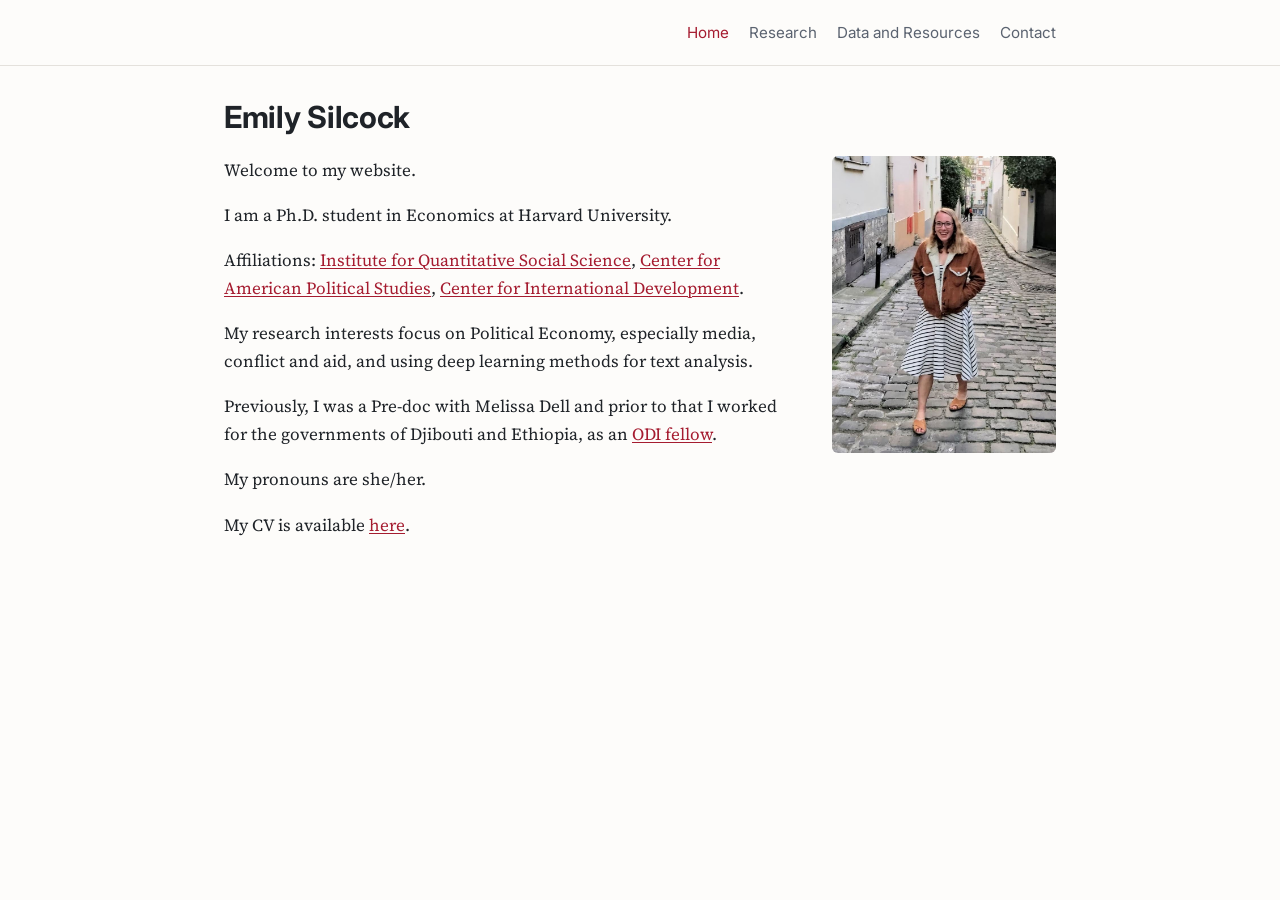
==== index.html @ 6caff5d8 "Mobile: keep nav on one line, tighter section spacing Co-Authored-By: Claude Opus 5.5 (1M context) <" ====
<!doctype html>
<html lang="en">
<head>
  <meta charset="utf-8">
  <link rel="icon" type="image/png" href="/favicon.png">
  <meta name="viewport" content="width=device-width, initial-scale=1">
  <title>Emily Silcock</title>
  <meta name="description" content="Emily Silcock, Ph.D. student in Economics at Harvard University. Political economy, media, conflict and aid, and deep learning methods for text analysis.">
  <link rel="preconnect" href="https://fonts.googleapis.com">
  <link rel="preconnect" href="https://fonts.gstatic.com" crossorigin>
  <link href="https://fonts.googleapis.com/css2?family=Inter:wght@400;600&family=Source+Serif+4:ital,wght@0,400;0,600;1,400&display=swap" rel="stylesheet">
  <link rel="stylesheet" href="/style.css?v=6">
</head>
<body>
  <header class="site-header">
    <div class="inner">
      <nav class="site-nav">
        <a href="/" aria-current="page">Home</a>
        <a href="/research">Research</a>
        <a href="/data-and-resources">Data and Resources</a>
        <a href="/contact">Contact</a>
      </nav>
    </div>
  </header>

  <main>
    <h1>Emily Silcock</h1>
    <div class="intro">
      <div>
        <p>Welcome to my website.</p>
        <p>I am a Ph.D. student in Economics at Harvard University.</p>
        <p>Affiliations:
          <a href="https://www.iq.harvard.edu/">Institute for Quantitative Social Science</a>,
          <a href="https://caps.gov.harvard.edu/">Center for American Political Studies</a>,
          <a href="https://www.hks.harvard.edu/centers/cid">Center for International Development</a>.</p>
        <p>My research interests focus on Political Economy, especially media, conflict and aid, and using deep learning methods for text analysis.</p>
        <p>Previously, I was a Pre-doc with Melissa Dell and prior to that I worked for the governments of Djibouti and Ethiopia, as an <a href="https://www.odi.org/odi-fellowship-scheme">ODI fellow</a>.</p>
        <p>My pronouns are she/her.</p>
        <p>My CV is available <a href="https://drive.google.com/file/d/1quL9xzEtvBn26NPxUDAGVbewTRYigEBs/view?usp=drive_link">here</a>.</p>
      </div>
      <img src="/images/emily-silcock.jpg" alt="Emily Silcock" width="790" height="1048">
    </div>
  </main>
</body>
</html>
---- style.css ----
:root {
  --bg: #fdfcfa;
  --text: #1f2328;
  --muted: #5b6370;
  --accent: #a51c30; /* Harvard crimson */
  --rule: #e4e1dc;
  --max: 54rem;
  --serif: "Source Serif 4", Georgia, "Times New Roman", serif;
  --sans: "Inter", -apple-system, "Segoe UI", Roboto, Helvetica, Arial, sans-serif;
}

* { box-sizing: border-box; }

html { -webkit-text-size-adjust: 100%; }

body {
  margin: 0;
  background: var(--bg);
  color: var(--text);
  font-family: var(--serif);
  font-size: 1.0625rem;
  line-height: 1.65;
}

a { color: var(--accent); text-decoration-thickness: 1px; text-underline-offset: 2px; }
a:hover { text-decoration-thickness: 2px; }

/* ---------- Header & nav ---------- */

.site-header {
  border-bottom: 1px solid var(--rule);
}

.site-header .inner {
  max-width: var(--max);
  margin: 0 auto;
  padding: 1.25rem 1rem;
  display: flex;
  justify-content: flex-end;
}

.site-nav {
  display: flex;
  flex-wrap: wrap;
  justify-content: flex-end;
  gap: 0.25rem 1.25rem;
  font-family: var(--sans);
  font-size: 0.95rem;
}

.site-nav a {
  color: var(--muted);
  text-decoration: none;
}

.site-nav a:hover,
.site-nav a[aria-current="page"] {
  color: var(--accent);
}

/* ---------- Main ---------- */

main {
  max-width: var(--max);
  margin: 0 auto;
  padding: 2rem 1rem 3rem;
}

h1, h2, h3 {
  font-family: var(--sans);
  line-height: 1.25;
  letter-spacing: -0.01em;
}

h1 { font-size: 1.9rem; margin: 0 0 1.25rem; }
h2 {
  font-size: 1.2rem;
  margin: 3.75rem 0 1rem;
  padding-bottom: 0.35rem;
  border-bottom: 1px solid var(--rule);
}

.note { color: var(--muted); font-size: 0.95rem; font-style: italic; }

/* ---------- Home ---------- */

.intro {
  display: grid;
  grid-template-columns: 1fr 14rem;
  gap: 2rem;
  align-items: start;
}

.intro p:first-child { margin-top: 0; }

.intro img {
  width: 100%;
  height: auto;
  border-radius: 6px;
}

@media (max-width: 640px) {
  .site-nav { gap: 0.25rem 0.9rem; font-size: 0.9rem; }
  h2 { margin-top: 2.5rem; }
  .intro { grid-template-columns: 1fr; }
  .intro img { max-width: 16rem; order: -1; }
}

/* ---------- Publication lists ---------- */

.pubs {
  list-style: none;
  padding: 0;
  margin: 0;
}

.pubs > li {
  margin: 0 0 1.1rem;
}

.pubs .title { font-weight: 600; }

.pubs .links { white-space: nowrap; }

.pubs .links a { font-family: var(--sans); font-size: 0.85rem; }

.pubs ul {
  margin: 0.25rem 0 0;
  padding-left: 1.25rem;
  font-size: 0.95rem;
  color: var(--muted);
  overflow-wrap: anywhere;
}
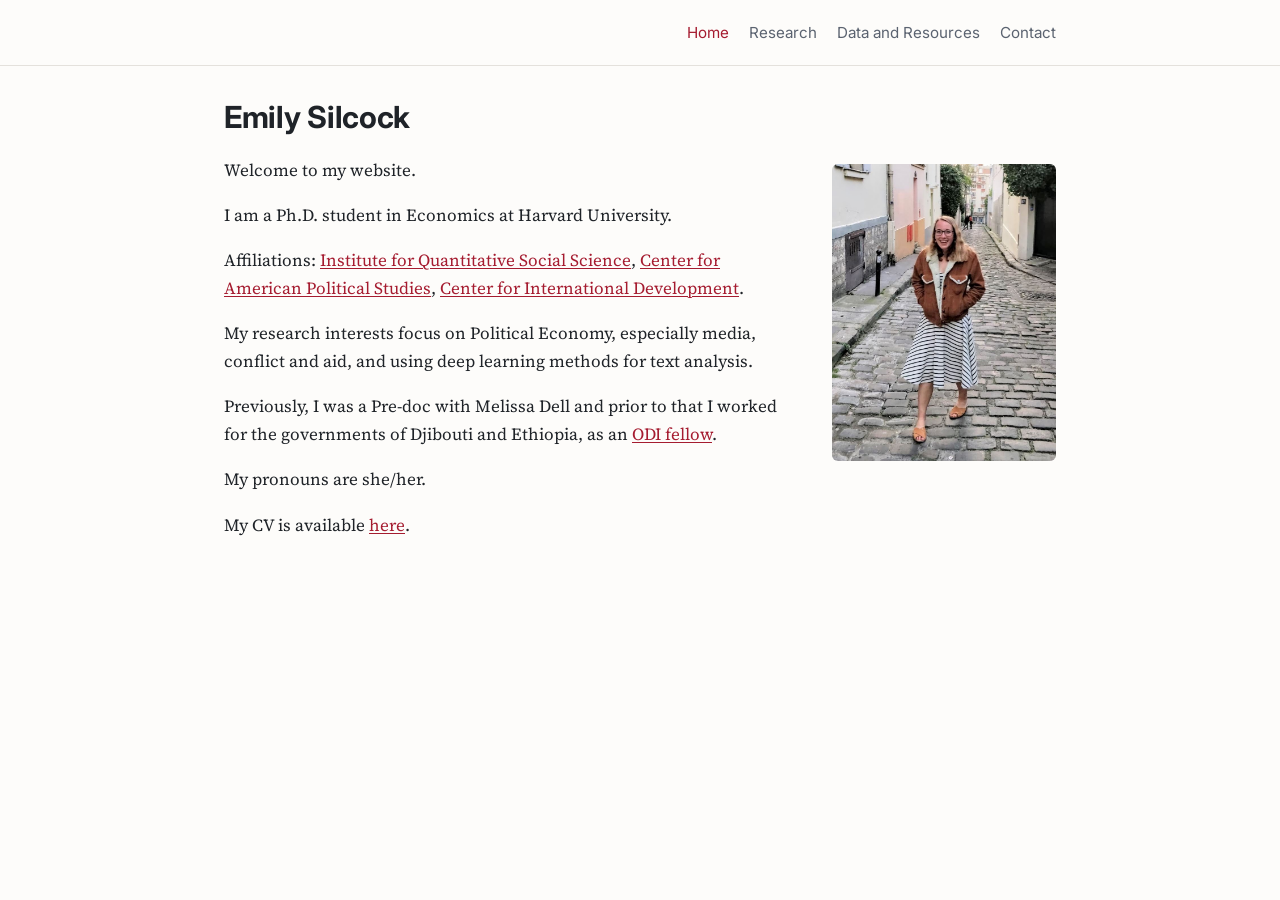
==== commit 04015690: "Nudge home photo down to line up with the first line of text Co-Authored-By: Claude Opus 5.5 (1M con" ====
--- a/index.html
+++ b/index.html
@@ -9,7 +9,7 @@
   <link rel="preconnect" href="https://fonts.googleapis.com">
   <link rel="preconnect" href="https://fonts.gstatic.com" crossorigin>
   <link href="https://fonts.googleapis.com/css2?family=Inter:wght@400;600&family=Source+Serif+4:ital,wght@0,400;0,600;1,400&display=swap" rel="stylesheet">
-  <link rel="stylesheet" href="/style.css?v=6">
+  <link rel="stylesheet" href="/style.css?v=7">
 </head>
 <body>
   <header class="site-header">
--- a/style.css
+++ b/style.css
@@ -94,6 +94,9 @@
 .intro p:first-child { margin-top: 0; }
 
 .intro img {
+  /* Line spacing + the font's ascender space put the first line's capitals ~0.47em below the
+     top of the paragraph box; offset the photo so its top edge lines up with them. */
+  margin-top: 0.47em;
   width: 100%;
   height: auto;
   border-radius: 6px;
@@ -103,7 +106,7 @@
   .site-nav { gap: 0.25rem 0.9rem; font-size: 0.9rem; }
   h2 { margin-top: 2.5rem; }
   .intro { grid-template-columns: 1fr; }
-  .intro img { max-width: 16rem; order: -1; }
+  .intro img { max-width: 16rem; order: -1; margin-top: 0; }
 }
 
 /* ---------- Publication lists ---------- */
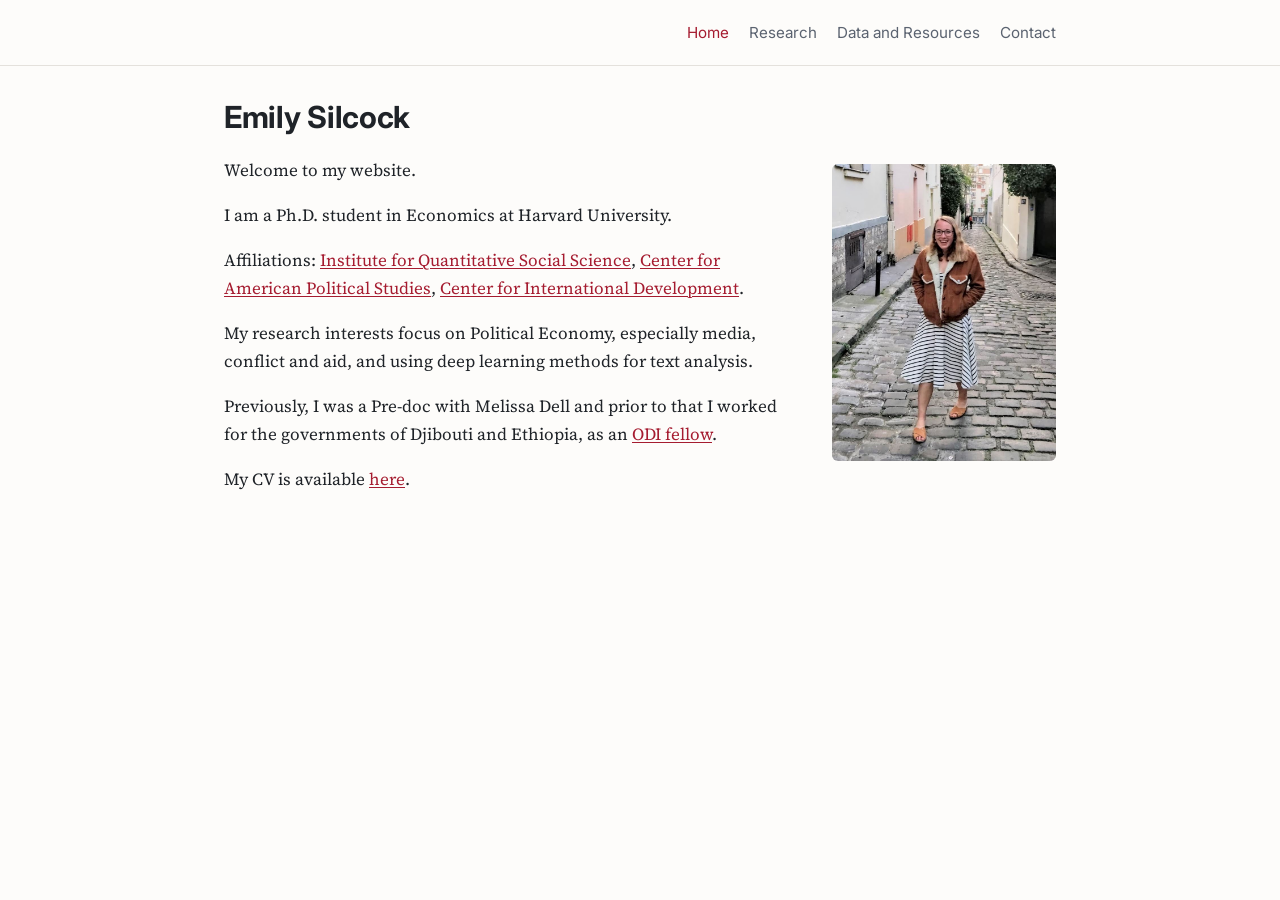
==== commit 62e481fb: "Remove pronouns line from home page Co-Authored-By: Claude Opus 5.5 (1M context) <noreply@anthropic." ====
--- a/index.html
+++ b/index.html
@@ -35,7 +35,6 @@
           <a href="https://www.hks.harvard.edu/centers/cid">Center for International Development</a>.</p>
         <p>My research interests focus on Political Economy, especially media, conflict and aid, and using deep learning methods for text analysis.</p>
         <p>Previously, I was a Pre-doc with Melissa Dell and prior to that I worked for the governments of Djibouti and Ethiopia, as an <a href="https://www.odi.org/odi-fellowship-scheme">ODI fellow</a>.</p>
-        <p>My pronouns are she/her.</p>
         <p>My CV is available <a href="https://drive.google.com/file/d/1quL9xzEtvBn26NPxUDAGVbewTRYigEBs/view?usp=drive_link">here</a>.</p>
       </div>
       <img src="/images/emily-silcock.jpg" alt="Emily Silcock" width="790" height="1048">
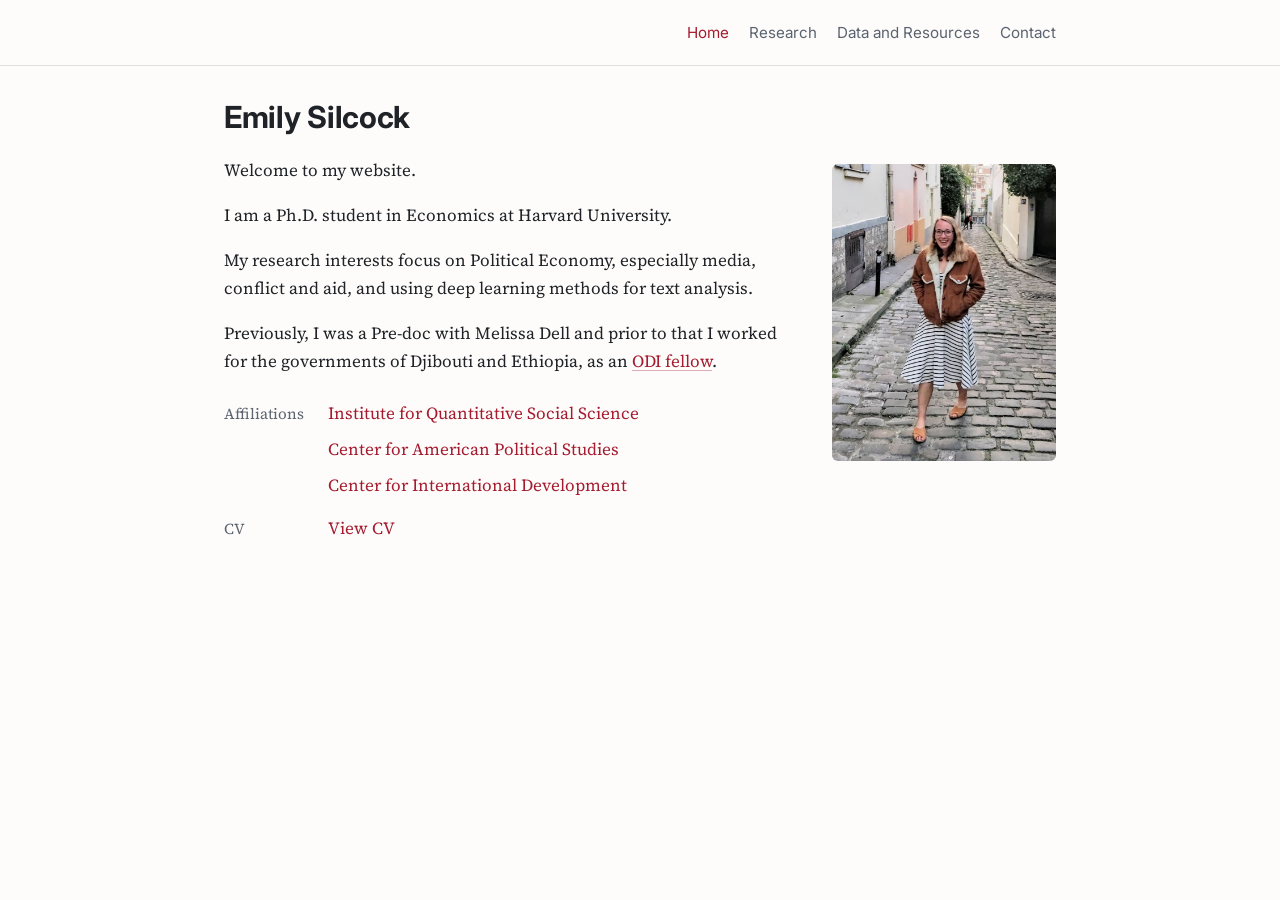
==== commit 4099934d: "Carry research-page styling to other pages Contact details and home-page affiliations/CV use a label" ====
--- a/index.html
+++ b/index.html
@@ -9,7 +9,7 @@
   <link rel="preconnect" href="https://fonts.googleapis.com">
   <link rel="preconnect" href="https://fonts.gstatic.com" crossorigin>
   <link href="https://fonts.googleapis.com/css2?family=Inter:wght@400;600&family=Source+Serif+4:ital,wght@0,400;0,600;1,400&display=swap" rel="stylesheet">
-  <link rel="stylesheet" href="/style.css?v=7">
+  <link rel="stylesheet" href="/style.css?v=10">
 </head>
 <body>
   <header class="site-header">
@@ -29,13 +29,16 @@
       <div>
         <p>Welcome to my website.</p>
         <p>I am a Ph.D. student in Economics at Harvard University.</p>
-        <p>Affiliations:
-          <a href="https://www.iq.harvard.edu/">Institute for Quantitative Social Science</a>,
-          <a href="https://caps.gov.harvard.edu/">Center for American Political Studies</a>,
-          <a href="https://www.hks.harvard.edu/centers/cid">Center for International Development</a>.</p>
         <p>My research interests focus on Political Economy, especially media, conflict and aid, and using deep learning methods for text analysis.</p>
         <p>Previously, I was a Pre-doc with Melissa Dell and prior to that I worked for the governments of Djibouti and Ethiopia, as an <a href="https://www.odi.org/odi-fellowship-scheme">ODI fellow</a>.</p>
-        <p>My CV is available <a href="https://drive.google.com/file/d/1quL9xzEtvBn26NPxUDAGVbewTRYigEBs/view?usp=drive_link">here</a>.</p>
+        <dl class="details">
+          <dt>Affiliations</dt>
+          <dd><a href="https://www.iq.harvard.edu/">Institute for Quantitative Social Science</a></dd>
+          <dd><a href="https://caps.gov.harvard.edu/">Center for American Political Studies</a></dd>
+          <dd><a href="https://www.hks.harvard.edu/centers/cid">Center for International Development</a></dd>
+          <dt>CV</dt>
+          <dd><a href="https://drive.google.com/file/d/1quL9xzEtvBn26NPxUDAGVbewTRYigEBs/view?usp=drive_link">View CV</a></dd>
+        </dl>
       </div>
       <img src="/images/emily-silcock.jpg" alt="Emily Silcock" width="790" height="1048">
     </div>
--- a/style.css
+++ b/style.css
@@ -22,8 +22,13 @@
   line-height: 1.65;
 }
 
-a { color: var(--accent); text-decoration-thickness: 1px; text-underline-offset: 2px; }
-a:hover { text-decoration-thickness: 2px; }
+a {
+  color: var(--accent);
+  text-decoration-thickness: 1px;
+  text-underline-offset: 3px;
+  text-decoration-color: color-mix(in srgb, var(--accent) 35%, transparent);
+}
+a:hover { text-decoration-color: currentColor; }
 
 /* ---------- Header & nav ---------- */
 
@@ -82,6 +87,22 @@
 
 .note { color: var(--muted); font-size: 0.95rem; font-style: italic; }
 
+/* Label / value pairs, e.g. the contact details */
+.details {
+  display: grid;
+  grid-template-columns: max-content 1fr;
+  gap: 0.5rem 1.5rem;
+  align-items: baseline;
+  margin: 0;
+}
+
+.details dt { grid-column: 1; color: var(--muted); font-size: 0.95rem; }
+.details dd { grid-column: 2; margin: 0; }
+.details dd + dt { margin-top: 0.5rem; }
+p + .details { margin-top: 1.5rem; }
+.details a { text-decoration: none; }
+.details a:hover { text-decoration: underline; }
+
 /* ---------- Home ---------- */
 
 .intro {
@@ -118,19 +139,48 @@
 }
 
 .pubs > li {
-  margin: 0 0 1.1rem;
+  margin: 0 0 1.6rem;
+  line-height: 1.5;
 }
 
-.pubs .title { font-weight: 600; }
+.pubs .title {
+  display: block;
+  font-weight: 600;
+  line-height: 1.4;
+}
 
-.pubs .links { white-space: nowrap; }
+.pubs .meta {
+  display: block;
+  margin-top: 0.15rem;
+  color: var(--muted);
+  font-size: 0.95rem;
+}
 
-.pubs .links a { font-family: var(--sans); font-size: 0.85rem; }
+.pubs .links {
+  display: flex;
+  flex-wrap: wrap;
+  gap: 0 1.1rem;
+  margin-top: 0.3rem;
+  font-size: 0.95rem;
+}
 
-.pubs ul {
-  margin: 0.25rem 0 0;
-  padding-left: 1.25rem;
-  font-size: 0.95rem;
-  color: var(--muted);
-  overflow-wrap: anywhere;
+.pubs .links a { text-decoration: none; }
+.pubs .links a:hover { text-decoration: underline; }
+
+.pubs p { margin: 0.6rem 0 0; }
+
+code {
+  font-family: Consolas, "SFMono-Regular", Menlo, monospace;
+  font-size: 0.85em;
 }
+
+pre {
+  margin: 0.5rem 0 0;
+  padding: 0.75rem 1rem;
+  background: #f3f1ed;
+  border: 1px solid var(--rule);
+  border-radius: 6px;
+  overflow-x: auto;
+  line-height: 1.5;
+}
+
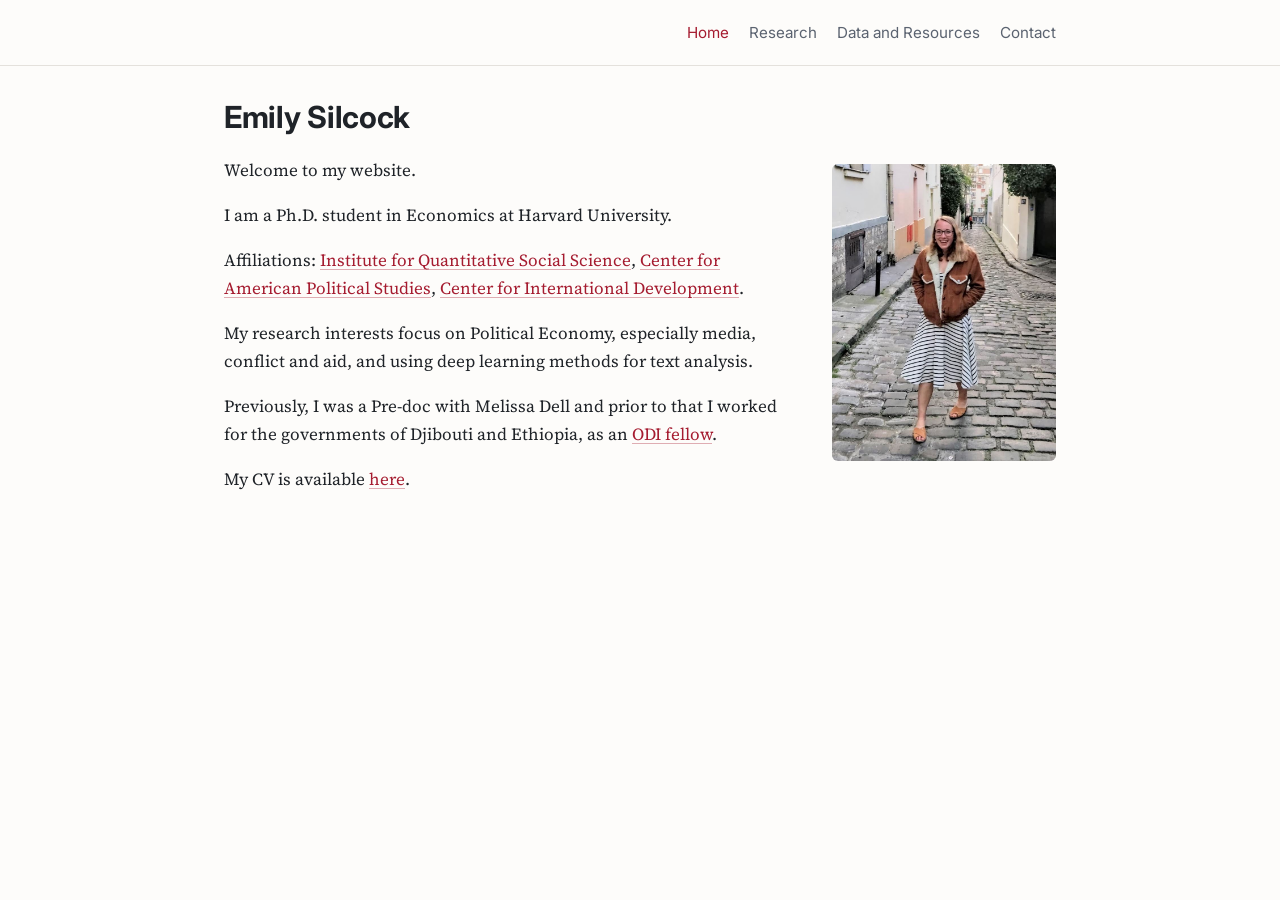
==== commit 5331ae98: "Restore prose affiliations and CV link on home page Co-Authored-By: Claude Opus 5.5 (1M context) <no" ====
--- a/index.html
+++ b/index.html
@@ -9,7 +9,7 @@
   <link rel="preconnect" href="https://fonts.googleapis.com">
   <link rel="preconnect" href="https://fonts.gstatic.com" crossorigin>
   <link href="https://fonts.googleapis.com/css2?family=Inter:wght@400;600&family=Source+Serif+4:ital,wght@0,400;0,600;1,400&display=swap" rel="stylesheet">
-  <link rel="stylesheet" href="/style.css?v=10">
+  <link rel="stylesheet" href="/style.css?v=11">
 </head>
 <body>
   <header class="site-header">
@@ -29,16 +29,13 @@
       <div>
         <p>Welcome to my website.</p>
         <p>I am a Ph.D. student in Economics at Harvard University.</p>
+        <p>Affiliations:
+          <a href="https://www.iq.harvard.edu/">Institute for Quantitative Social Science</a>,
+          <a href="https://caps.gov.harvard.edu/">Center for American Political Studies</a>,
+          <a href="https://www.hks.harvard.edu/centers/cid">Center for International Development</a>.</p>
         <p>My research interests focus on Political Economy, especially media, conflict and aid, and using deep learning methods for text analysis.</p>
         <p>Previously, I was a Pre-doc with Melissa Dell and prior to that I worked for the governments of Djibouti and Ethiopia, as an <a href="https://www.odi.org/odi-fellowship-scheme">ODI fellow</a>.</p>
-        <dl class="details">
-          <dt>Affiliations</dt>
-          <dd><a href="https://www.iq.harvard.edu/">Institute for Quantitative Social Science</a></dd>
-          <dd><a href="https://caps.gov.harvard.edu/">Center for American Political Studies</a></dd>
-          <dd><a href="https://www.hks.harvard.edu/centers/cid">Center for International Development</a></dd>
-          <dt>CV</dt>
-          <dd><a href="https://drive.google.com/file/d/1quL9xzEtvBn26NPxUDAGVbewTRYigEBs/view?usp=drive_link">View CV</a></dd>
-        </dl>
+        <p>My CV is available <a href="https://drive.google.com/file/d/1quL9xzEtvBn26NPxUDAGVbewTRYigEBs/view?usp=drive_link">here</a>.</p>
       </div>
       <img src="/images/emily-silcock.jpg" alt="Emily Silcock" width="790" height="1048">
     </div>
--- a/style.css
+++ b/style.css
@@ -99,7 +99,6 @@
 .details dt { grid-column: 1; color: var(--muted); font-size: 0.95rem; }
 .details dd { grid-column: 2; margin: 0; }
 .details dd + dt { margin-top: 0.5rem; }
-p + .details { margin-top: 1.5rem; }
 .details a { text-decoration: none; }
 .details a:hover { text-decoration: underline; }
 
